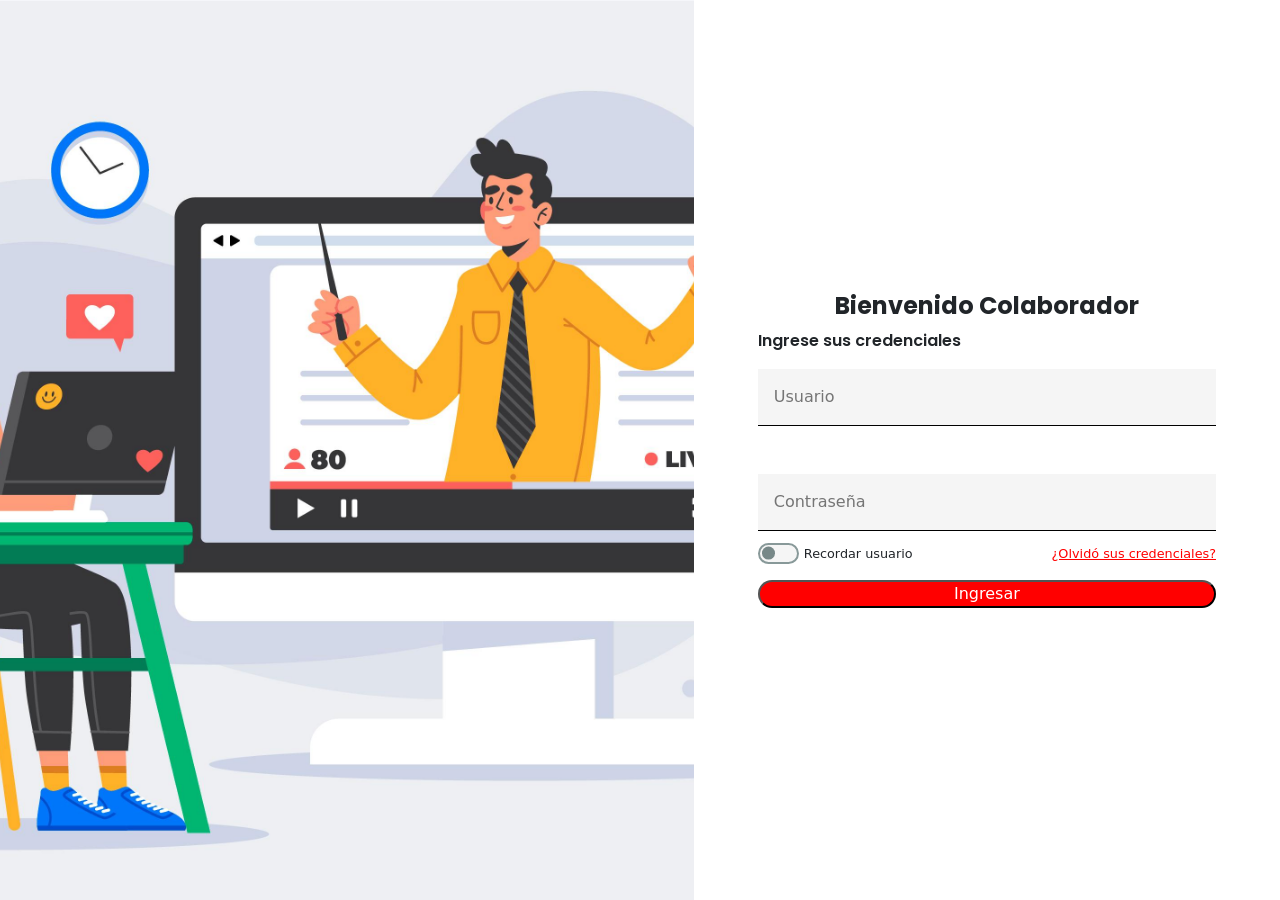
==== tarea.html @ d6f406e6 "tarea" ====
<!DOCTYPE html>
<html lang="en">

<head>
    <meta charset="UTF-8">
    <meta name="viewport" content="width=device-width, initial-scale=1.0">
    <title>Document</title>

    <!-- FAVICON Y/O LOGOTIPO DE LA PÁGINA -->
    <link rel="shortcut icon" href="img/favicon.ico" type="image/x-icon">

    <!-- LIBRERIA DE FUENTES -->
    <link
        href="https://fonts.googleapis.com/css2?family=Poppins:ital,wght@0,100;0,200;0,300;0,400;0,500;0,600;0,700;0,800;0,900;1,100;1,200;1,300;1,400;1,500;1,600;1,700;1,800;1,900&display=swap"
        rel="stylesheet">

    <!-- FRAMEWORD DE BOOTSTRAP -->
    <link href="https://cdn.jsdelivr.net/npm/bootstrap@5.0.2/dist/css/bootstrap.min.css" rel="stylesheet"
        integrity="sha384-EVSTQN3/azprG1Anm3QDgpJLIm9Nao0Yz1ztcQTwFspd3yD65VohhpuuCOmLASjC" crossorigin="anonymous">

    <!-- LIBRERIA DE ICONOS -->
    <script src="https://kit.fontawesome.com/812c8ee19a.js" crossorigin="anonymous"></script>
    <script src="https://challenges.cloudflare.com/turnstile/v0/api.js" async defer></script>

    <link rel="stylesheet" href="css/tarea.css">

    <script src="js/WE_MC_03_jquery.js"></script>

</head>

<body>
    <article class="container login__pagina">
        <section class="row login__layout">
            <section class="col-xs-12 col-sm-6 col-md-6 login__imagen-panel">
                <img src="img/header-curso.jpg" alt="" class="img-fluid login__imagen-fondo">
            </section>
            <section class="col-xs-12 col-sm-6 col-md-6 login__formulario-panel">
                <form action="">
                    <section class="login__cuerpo">
                        <section class="login__torso">
                            <img class="login__img" src="img/Caja Huancayo.avif" alt="">
                            <h1 class="login__titulo">Bienvenido Colaborador</h1>
                            <p class="login__parrafo">Ingrese sus credenciales</p>
                            <div class="login__campo">
                                <input type="text" id="usuario" placeholder="Usuario" class="login__input">
                                <i class="fa-slab-press fa-regular fa-user login__icono" aria-hidden="true"></i>
                            </div>
                            <br><br>
                            <div class="login__campo">
                                <input type="password" id="contrasena" placeholder="Contraseña" class="login__input">
                                <button type="button" class="login__ver-contrasena" aria-label="Mostrar contraseña"
                                    aria-pressed="false">
                                    <i class="fa-solid fa-eye" aria-hidden="true"></i>
                                </button>
                            </div>
                            <div class="login__opciones">
                                <label class="login__recordar">
                                    <input type="checkbox" class="login__switch">
                                    <span class="login__switch-visual" aria-hidden="true"></span>
                                    <span>Recordar usuario</span>
                                </label>
                                <a href="#" class="login__link">¿Olvidó sus credenciales?</a>
                            </div>
                            <div class="cf-turnstile login__captcha" data-sitekey="3x00000000000000000000FF"></div>
                            <button class="login__boton">Ingresar</button>
                        </section>
                    </section>
                </form>
            </section>


        </section>
    </article>



    <script src="js/WE_MC_02_headroom.min.js"></script>
    <script src="js/WE_MC_04_menu-flex.js"></script>
    <script>
        const campoContrasena = document.querySelector("#contrasena");
        const botonVerContrasena = document.querySelector(".login__ver-contrasena");
        const iconoContrasena = botonVerContrasena.querySelector("i");

        botonVerContrasena.addEventListener("click", () => {
            const mostrarContrasena = campoContrasena.type === "password";
            campoContrasena.type = mostrarContrasena ? "text" : "password";
            botonVerContrasena.setAttribute("aria-pressed", mostrarContrasena);
            botonVerContrasena.setAttribute(
                "aria-label",
                mostrarContrasena ? "Ocultar contraseña" : "Mostrar contraseña"
            );
            iconoContrasena.classList.toggle("fa-eye", !mostrarContrasena);
            iconoContrasena.classList.toggle("fa-eye-slash", mostrarContrasena);
        });
    </script>

</body>

</html>
---- css/tarea.css ----
:root{
--colorPrimario: #FFF;
--colorSecundario: red;
--colorTerciario: #000;
}
*{
padding: 0;
margin: 0;
box-sizing:border-box;
}
html,
body{
min-height: 100%;
}
.login__pagina.container{
width: 100%;
max-width: none;
margin: 0;
padding: 0;
}
.login__layout.row{
display: grid;
grid-template-columns: 54.2% 45.8%;
width: 100%;
min-height: 100vh;
margin: 0;
}
.login__imagen-panel,
.login__formulario-panel{
width: auto;
max-width: none;
padding: 0;
}
.login__imagen-panel{
min-height: 100vh;
}
.login__imagen-fondo{
display: block;
width: 100%;
height: 100vh;
max-width: none;
object-fit: cover;
object-position: center;
}
.login__formulario-panel{
display: flex;
align-items: center;
justify-content: center;
padding: 3rem clamp(2rem, 5vw, 5rem);
}
.login__formulario-panel form{
width: min(100%, 29.25rem);
}
.login__img{
width: 100%;
width: 20em;
display: block;
margin: auto;
}
.login__titulo{
text-align: center;
font-family: "poppins";
font-size: 1.5em;
font-weight: 700;
}
.login__parrafo{
font-family: "poppins";
font-size: 1em;
font-weight: 600;
}
.login__input{
width: 100%;
box-shadow: var(--colorTerciario);
background-color: #f5f5f5;
border: none;
border-bottom: 1px solid #000;
padding: 1em;
padding-right: 3em;
}
.login__campo{
position: relative;
}
.login__icono,
.login__ver-contrasena{
position: absolute;
top: 50%;
right: 1em;
transform: translateY(-50%);
color: var(--colorSecundario);
}
.login__ver-contrasena{
padding: 0;
border: 0;
background: transparent;
cursor: pointer;
}
.login__ver-contrasena:focus-visible{
outline: 2px solid var(--colorSecundario);
outline-offset: 3px;
}
.login__opciones{
display: flex;
justify-content: space-between;
align-items: center;
gap: 0.75em;
margin: 0.75em 0;
}
.login__recordar{
display: flex;
align-items: center;
gap: 0.4em;
white-space: nowrap;
cursor: pointer;
font-size: 0.8em;
}
.login__switch{
position: absolute;
width: 1px;
height: 1px;
opacity: 0;
}
.login__switch-visual{
position: relative;
flex: 0 0 3.2em;
width: 3.2em;
height: 1.6em;
border: 2px solid #899;
border-radius: 999px;
background-color: #f5f5f5;
transition: background-color 0.2s;
}
.login__switch-visual::before{
content: "";
position: absolute;
top: 50%;
left: 0.2em;
width: 1em;
height: 1em;
border-radius: 50%;
background-color: #788;
transform: translateY(-50%);
transition: left 0.2s;
}
.login__switch:checked + .login__switch-visual{
background-color: #dce5e5;
}
.login__switch:checked + .login__switch-visual::before{
left: 1.7em;
}
.login__switch:focus-visible + .login__switch-visual{
outline: 2px solid #405858;
outline-offset: 2px;
}
.login__link{
color: var(--colorSecundario);
font-size: 0.8em;
white-space: nowrap;
}
.login__captcha{
margin: 1em 0;
}
.login__boton{
width: 100%;
border-radius: 3em;
background-color: var(--colorSecundario);
color: var(--colorPrimario);
}
@media (max-width: 767.98px){
.login__layout.row{
grid-template-columns: 1fr;
}
.login__imagen-panel{
display: none;
}
.login__formulario-panel{
min-height: 100vh;
padding: 2rem 1.25rem;
}
}
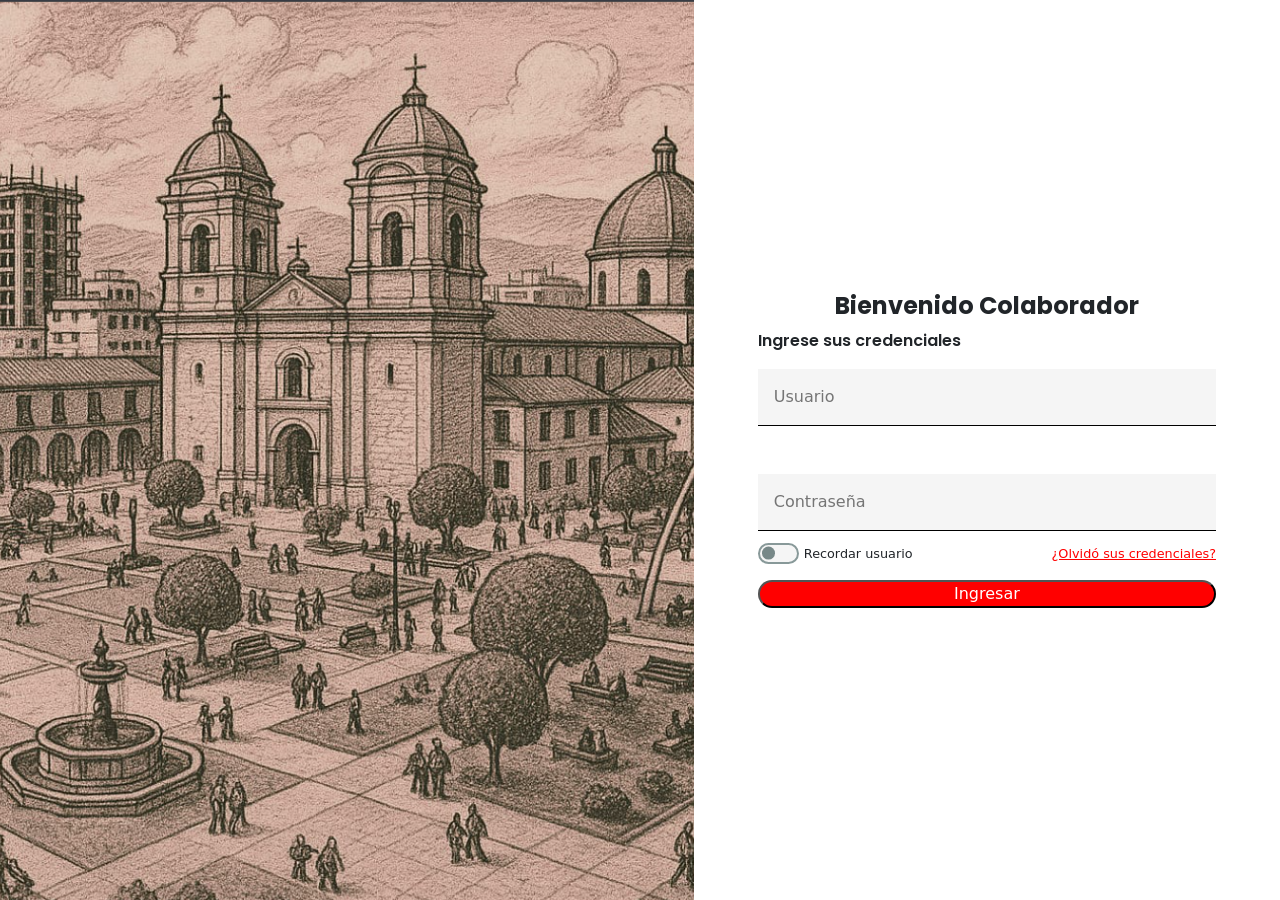
==== commit a4dbeb53: "tarea 2" ====
--- a/tarea.html
+++ b/tarea.html
@@ -32,7 +32,7 @@
     <article class="container login__pagina">
         <section class="row login__layout">
             <section class="col-xs-12 col-sm-6 col-md-6 login__imagen-panel">
-                <img src="img/header-curso.jpg" alt="" class="img-fluid login__imagen-fondo">
+                <img src="img/login_00002.png" alt="" class="img-fluid login__imagen-fondo">
             </section>
             <section class="col-xs-12 col-sm-6 col-md-6 login__formulario-panel">
                 <form action="">
